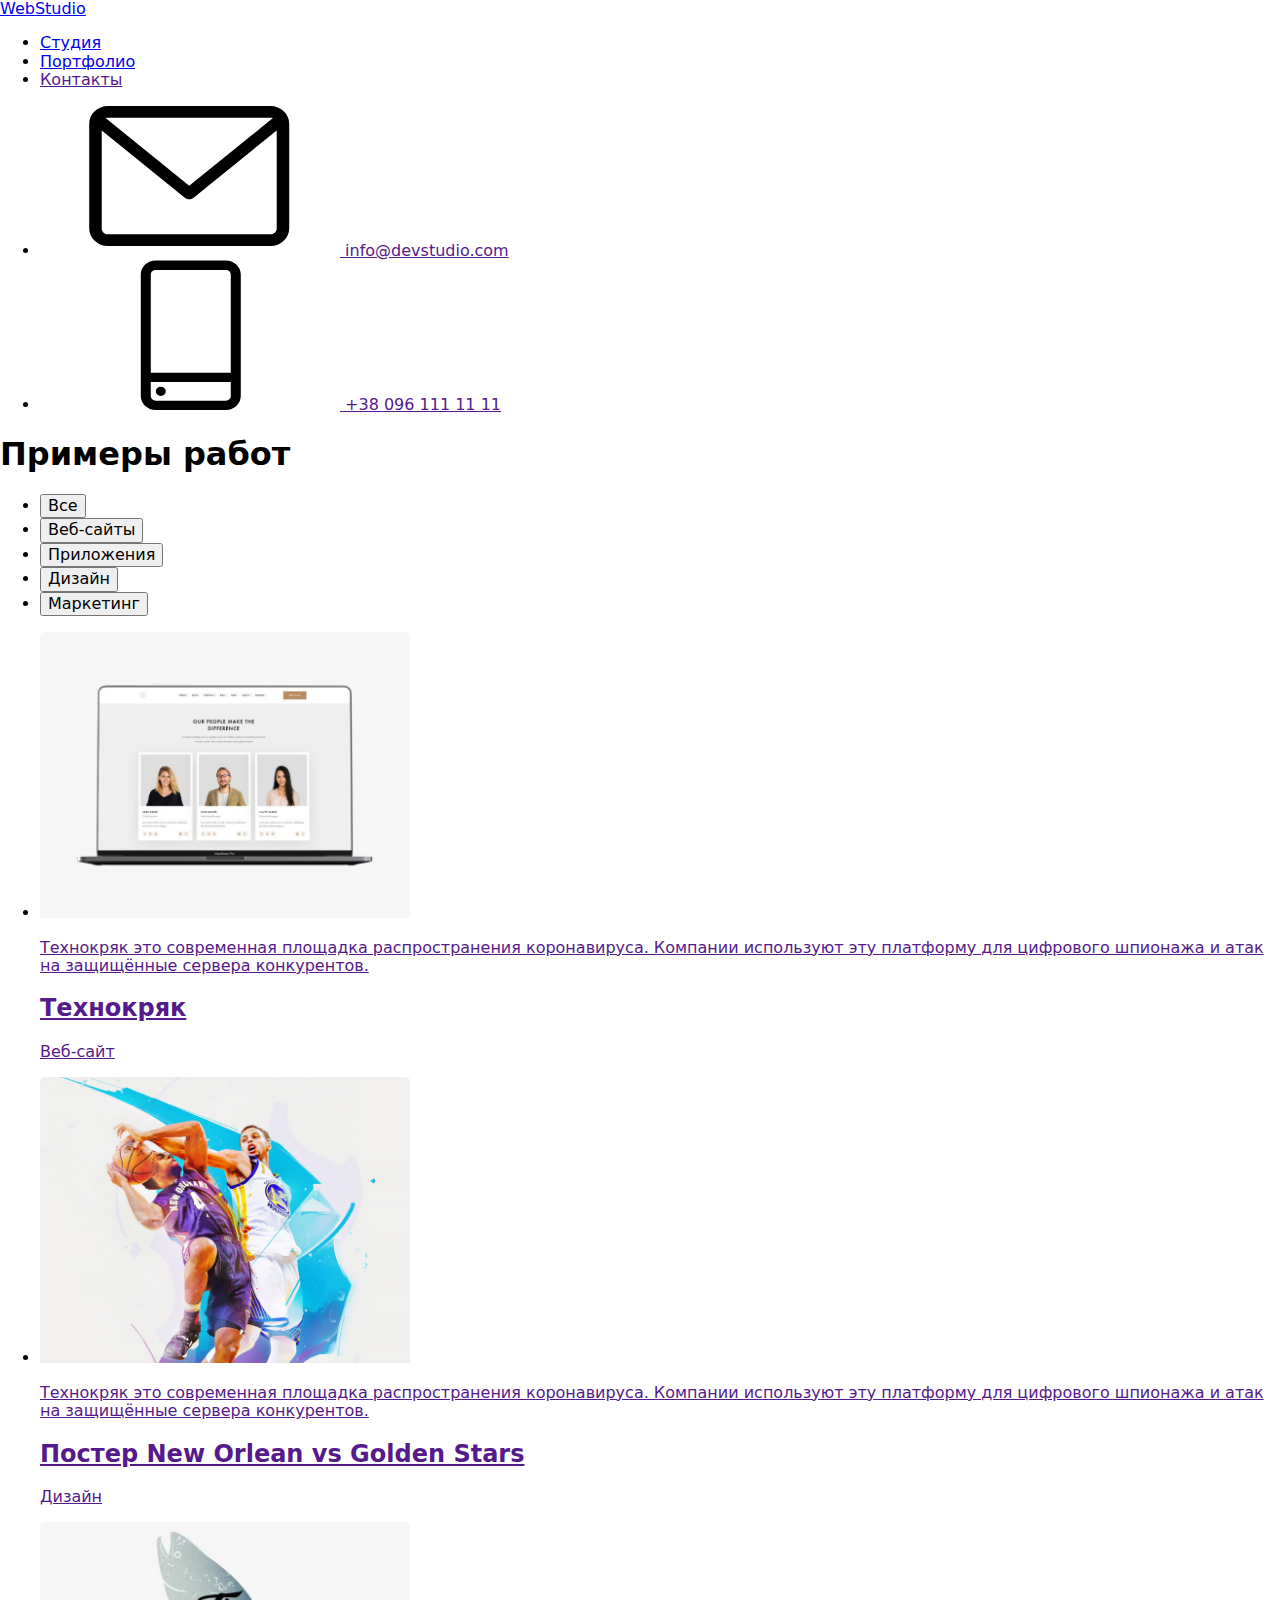
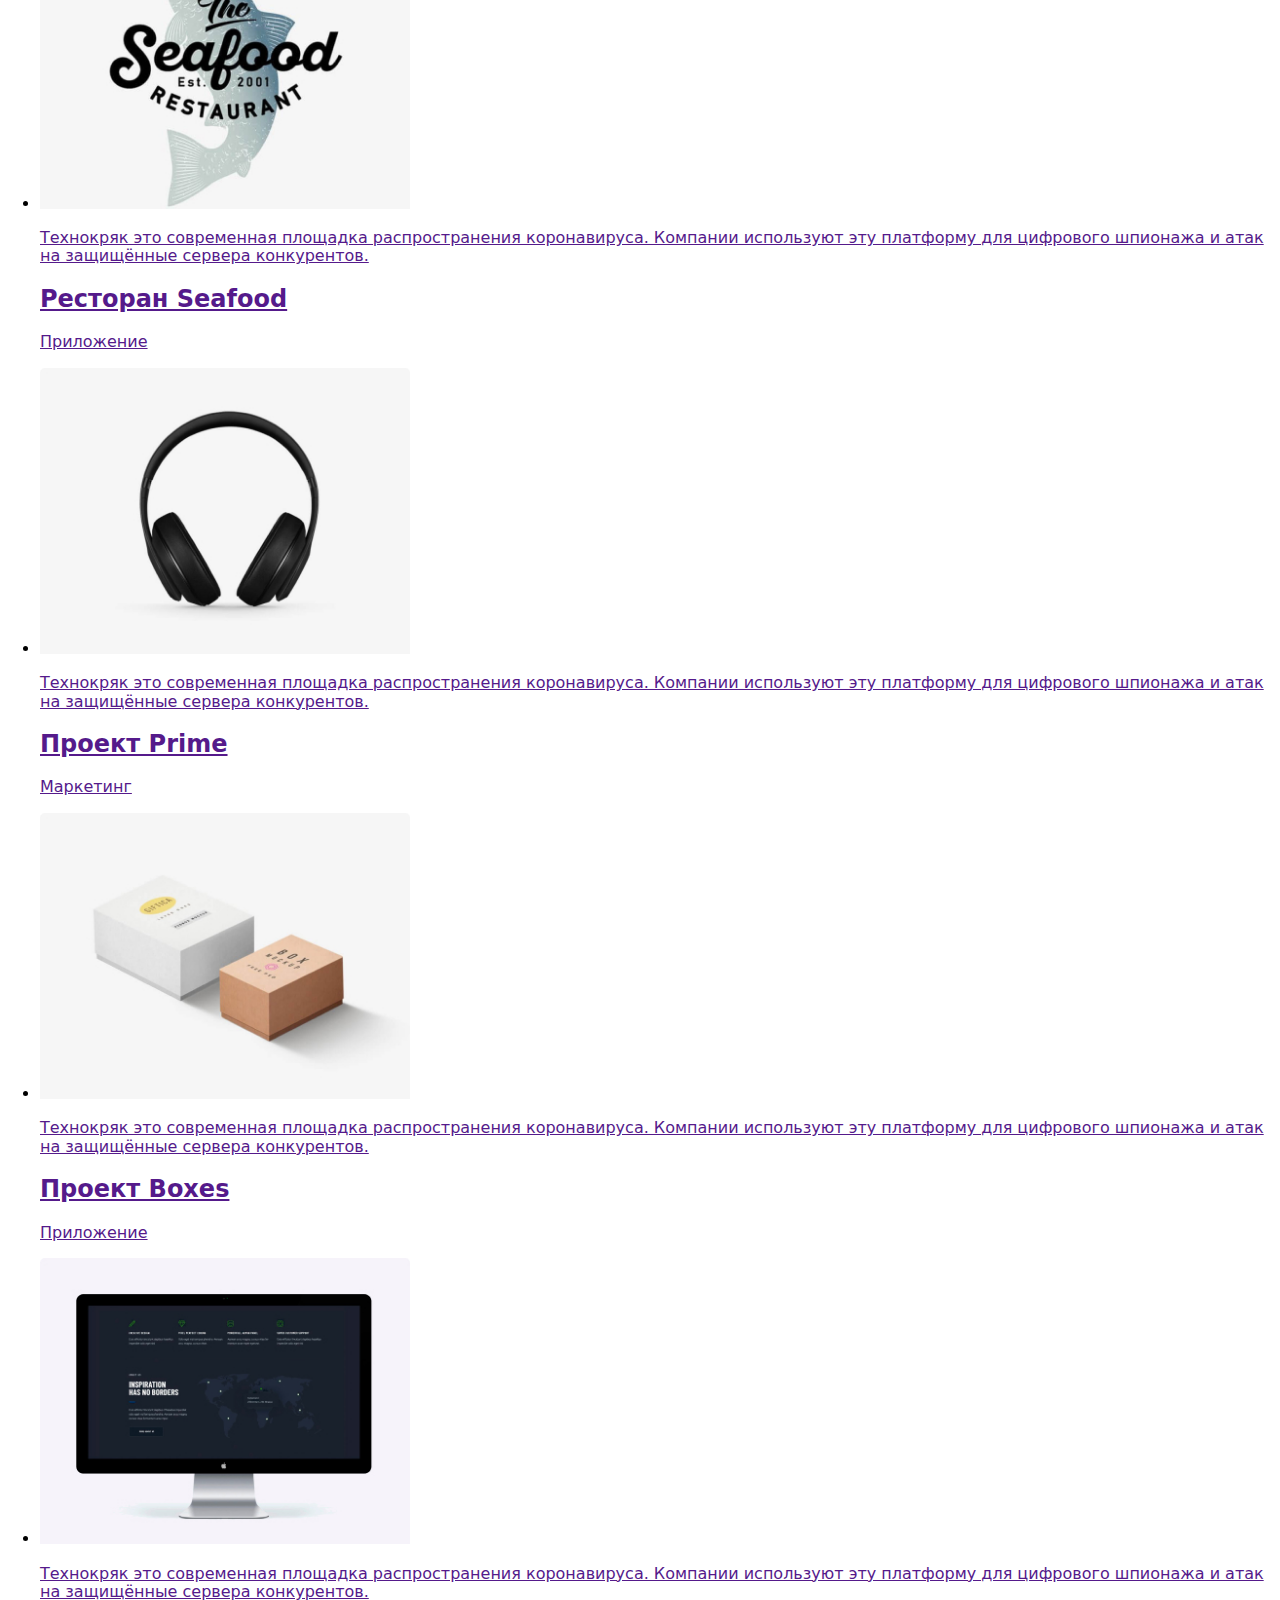
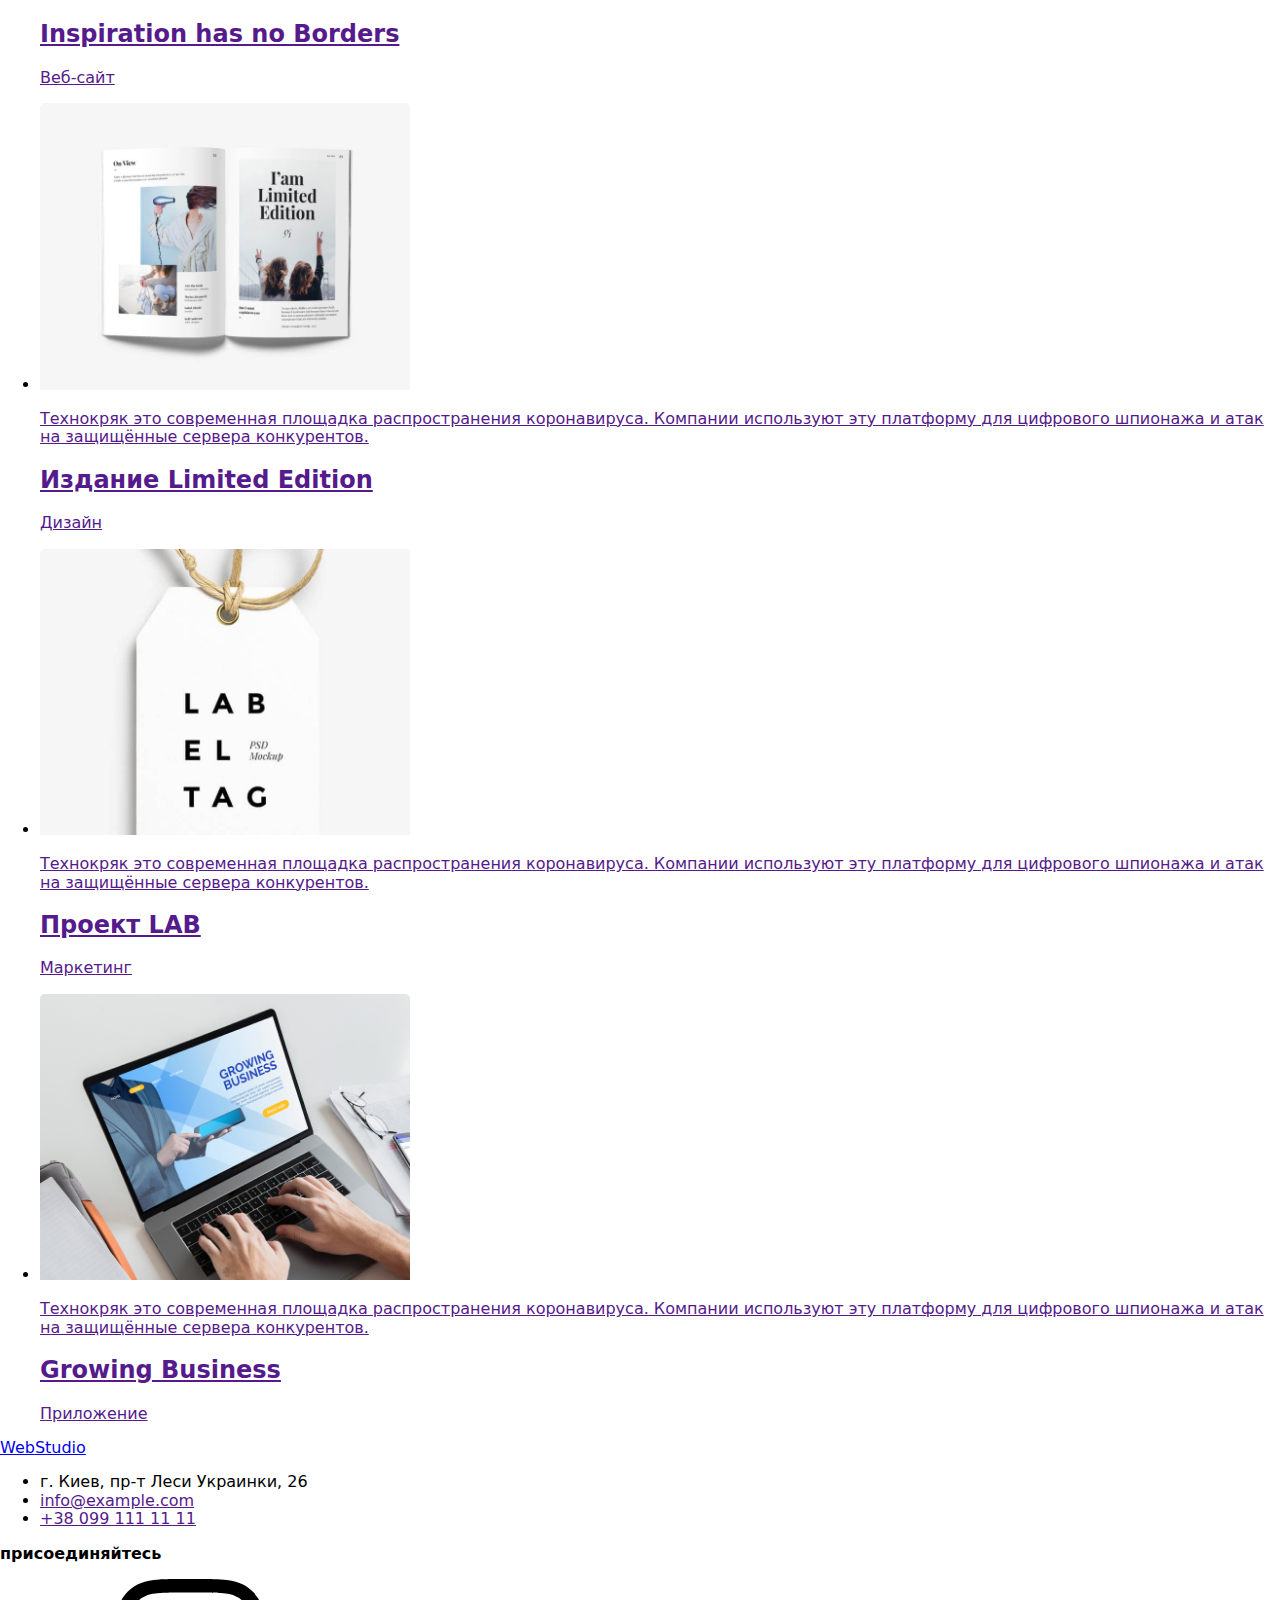
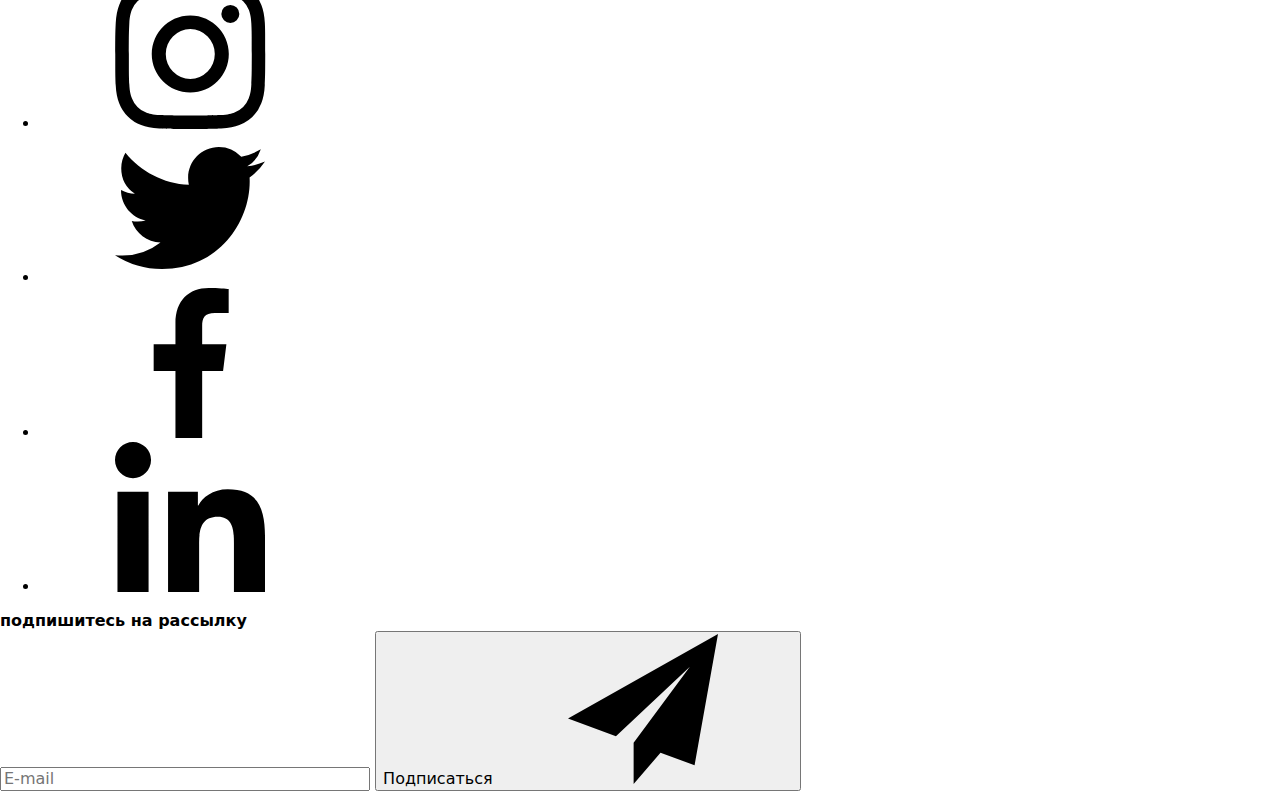
==== portfolio.html @ 0443907f "добавляет материалы" ====
<!DOCTYPE html>
<html lang="ru">
  <head>
    <meta charset="UTF-8" />
    <meta name="viewport" content="width=device-width, initial-scale=1.0" />
    <title>Портфолио</title>
    <link
      href="https://fonts.googleapis.com/css2?family=Raleway:wght@400;700&family=Roboto:wght@400;500;700&display=swap"
      rel="stylesheet"
    />
    <link
      rel="stylesheet"
      href="https://cdnjs.cloudflare.com/ajax/libs/modern-normalize/0.6.0/modern-normalize.min.css"
    />
    <link rel="stylesheet" href="./css/headerfooter.css" />
    <link rel="stylesheet" href="./css/portfolio.css" />
  </head>
  <body>
    <!-- Шапка сайта -->
    <header class="site-header container">
      <div class="nav-container">
        <nav class="site-nav nav-container">
          <a href="./index.html" class="logo link">
            <span class="logo-one">Web</span>Studio</a
          >
          <ul class="nav-list">
            <li class="item">
              <a href="./index.html" class="nav-link">Студия</a>
            </li>
            <li class="item">
              <a href="./portfolio.html" target="_blank" class="nav-link active"
                >Портфолио</a
              >
            </li>
            <li class="item">
              <a href="" target="_blank" class="nav-link">Контакты</a>
            </li>
          </ul>
        </nav>
        <ul class="contacts nav-contacts">
          <li class="item nav-icon">
            <a href="" class="link">
              <svg class="envelope decor">
                <use href="./images/symbol-defs.svg#icon-envelope"></use>
              </svg>
              info@devstudio.com</a
            >
          </li>
          <li class="item nav-icon">
            <a href="" class="link">
              <svg class="smartphone decor">
                <use href="./images/symbol-defs.svg#icon-smartphone"></use>
              </svg>
              +38 096 111 11 11</a
            >
          </li>
        </ul>
      </div>
    </header>
    <!-- уникальный контент -->
    <main>
      <section class="section border">
        <div class="container">
          <h1 class="title visually-hidden">Примеры работ</h1>
          <ul class="button-item">
            <li class="item"><button>Все</button></li>
            <li class="item"><button>Веб-сайты</button></li>
            <li class="item"><button>Приложения</button></li>
            <li class="item"><button>Дизайн</button></li>
            <li class="item"><button>Маркетинг</button></li>
          </ul>
        </div>
      </section>
      <section class="section">
        <div class="container">
          <ul class="section-item">
            <li class="item item-shadow">
              <a href="" class="link windowhover">
                <div class="window-hover">
                  <img src="./images/технокряк.jpg" alt="" width="370" />
                  <p class="window">
                    Технокряк это современная площадка распространения
                    коронавируса. Компании используют эту платформу для
                    цифрового шпионажа и атак на защищённые сервера конкурентов.
                  </p>
                </div>
                <div class="size">
                  <h2 class="section-title">Технокряк</h2>
                  <p class="example">Веб-сайт</p>
                </div>
              </a>
            </li>
            <li class="item item-shadow">
              <a href="" class="link windowhover">
                <div class="window-hover">
                  <img src="./images/постерстарс.jpg" alt="" width="370" />
                  <p class="window">
                    Технокряк это современная площадка распространения
                    коронавируса. Компании используют эту платформу для
                    цифрового шпионажа и атак на защищённые сервера конкурентов.
                  </p>
                </div>
                <div class="size">
                  <h2 class="section-title">
                    Постер New Orlean vs Golden Stars
                  </h2>
                  <p class="example">Дизайн</p>
                </div>
              </a>
            </li>
            <li class="item item-shadow">
              <a href="" class="link windowhover">
                <div class="window-hover">
                  <img src="./images/ресторан.jpg" alt="" width="370" />
                  <p class="window">
                    Технокряк это современная площадка распространения
                    коронавируса. Компании используют эту платформу для
                    цифрового шпионажа и атак на защищённые сервера конкурентов.
                  </p>
                </div>
                <div class="size">
                  <h2 class="section-title">Ресторан Seafood</h2>
                  <p class="example">Приложение</p>
                </div>
              </a>
            </li>
            <li class="item item-shadow">
              <a href="" class="link windowhover">
                <div class="window-hover">
                  <img src="./images/проектпрайм.jpg" alt="" width="370" />
                  <p class="window">
                    Технокряк это современная площадка распространения
                    коронавируса. Компании используют эту платформу для
                    цифрового шпионажа и атак на защищённые сервера конкурентов.
                  </p>
                </div>
                <div class="size">
                  <h2 class="section-title">Проект Prime</h2>
                  <p class="example">Маркетинг</p>
                </div>
              </a>
            </li>
            <li class="item item-shadow">
              <a href="" class="link windowhover">
                <div class="window-hover">
                  <img src="./images/проектбоксес.jpg" alt="" width="370" />
                  <p class="window">
                    Технокряк это современная площадка распространения
                    коронавируса. Компании используют эту платформу для
                    цифрового шпионажа и атак на защищённые сервера конкурентов.
                  </p>
                </div>
                <div class="size">
                  <h2 class="section-title">Проект Boxes</h2>
                  <p class="example">Приложение</p>
                </div>
              </a>
            </li>
            <li class="item item-shadow">
              <a href="" class="link windowhover">
                <div class="window-hover">
                  <img src="./images/бордерс.jpg" alt="" width="370" />
                  <p class="window">
                    Технокряк это современная площадка распространения
                    коронавируса. Компании используют эту платформу для
                    цифрового шпионажа и атак на защищённые сервера конкурентов.
                  </p>
                </div>
                <div class="size">
                  <h2 class="section-title">Inspiration has no Borders</h2>
                  <p class="example">Веб-сайт</p>
                </div>
              </a>
            </li>
            <li class="item item-shadow">
              <a href="" class="link windowhover">
                <div class="window-hover">
                  <img src="./images/издание.jpg" alt="" width="370" />
                  <p class="window">
                    Технокряк это современная площадка распространения
                    коронавируса. Компании используют эту платформу для
                    цифрового шпионажа и атак на защищённые сервера конкурентов.
                  </p>
                </div>
                <div class="size">
                  <h2 class="section-title">Издание Limited Edition</h2>
                  <p class="example">Дизайн</p>
                </div>
              </a>
            </li>
            <li class="item item-shadow">
              <a href="" class="link windowhover">
                <div class="window-hover">
                  <img src="./images/проектлаб.jpg" alt="" width="370" />
                  <p class="window">
                    Технокряк это современная площадка распространения
                    коронавируса. Компании используют эту платформу для
                    цифрового шпионажа и атак на защищённые сервера конкурентов.
                  </p>
                </div>
                <div class="size">
                  <h2 class="section-title">Проект LAB</h2>
                  <p class="example">Маркетинг</p>
                </div>
              </a>
            </li>
            <li class="item item-shadow">
              <a href="" class="link windowhover">
                <div class="window-hover">
                  <img src="./images/бизнес.jpg" alt="" width="370" />
                  <p class="window">
                    Технокряк это современная площадка распространения
                    коронавируса. Компании используют эту платформу для
                    цифрового шпионажа и атак на защищённые сервера конкурентов.
                  </p>
                </div>
                <div class="size">
                  <h2 class="section-title">Growing Business</h2>
                  <p class="example">Приложение</p>
                </div>
              </a>
            </li>
          </ul>
        </div>
      </section>
    </main>
    <!-- Footer -->
    <footer>
      <div class="footer-conteiner container">
        <div class="item-adress">
          <a href="./index.html" class="logo-footer link">
            <span class="logo-one">Web</span
            ><span class="logo-two">Studio</span></a
          >
          <ul>
            <li class="adress">г. Киев, пр-т Леси Украинки, 26</li>
            <li><a href="" class="adress-link">info@example.com</a></li>
            <li><a href="" class="adress-link">+38 099 111 11 11</a></li>
          </ul>
        </div>
        <div class="item-network">
          <b class="join">присоединяйтесь</b>
          <ul class="network">
            <li>
              <a
                href=""
                aria-label="Ссылка на Instagram"
                class="socsetfooter backgrfooter"
              >
                <svg class="socset-icon-footer">
                  <use
                    href="./images/symbol-defs.svg#icon-instagram"
                  ></use></svg
              ></a>
            </li>
            <li>
              <a
                href=""
                aria-label="Ссылка на Twitter"
                class="socsetfooter backgrfooter"
              >
                <svg class="socset-icon-footer">
                  <use href="./images/symbol-defs.svg#icon-twitter"></use></svg
              ></a>
            </li>
            <li>
              <a
                href=""
                aria-label="Ссылка на Facebook"
                class="socsetfooter backgrfooter"
              >
                <svg class="socset-icon-footer">
                  <use href="./images/symbol-defs.svg#icon-facebook"></use></svg
              ></a>
            </li>
            <li>
              <a
                href=""
                aria-label="Ссылка на LinkedIn"
                class="socsetfooter backgrfooter"
              >
                <svg class="socset-icon-footer">
                  <use
                    href="./images/symbol-defs.svg#icon-linkedingrey"
                  ></use></svg
              ></a>
            </li>
          </ul>
        </div>
        <div class="item-input">
          <b class="join">подпишитесь на рассылку</b>
          <div class="inputbutton">
            <input type="text" placeholder="E-mail" size="40" class="input" />
            <button type="submit" class="button">
              Подписаться<span
                ><svg class="icon-button">
                  <use href="./images/symbol-defs.svg#icon-plain"></use></svg
              ></span>
            </button>
          </div>
        </div>
      </div>
    </footer>
  </body>
</html>
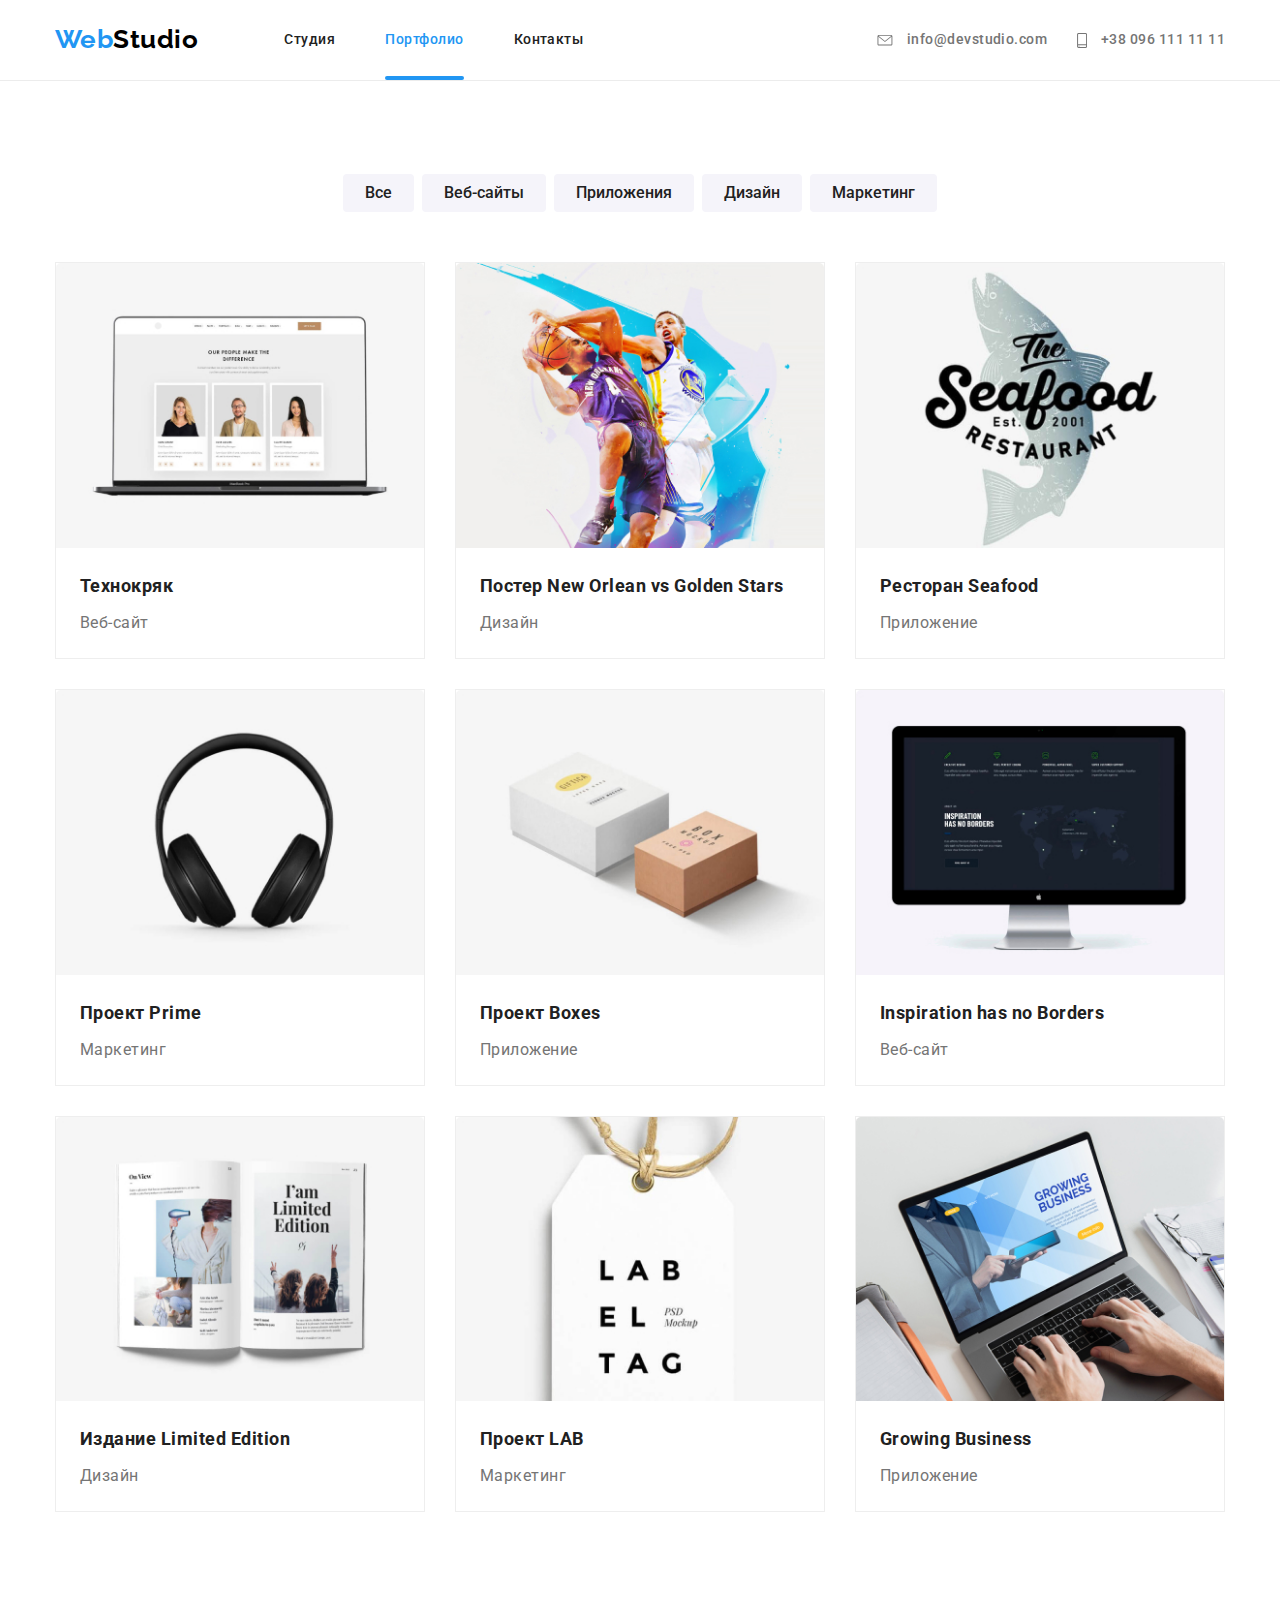
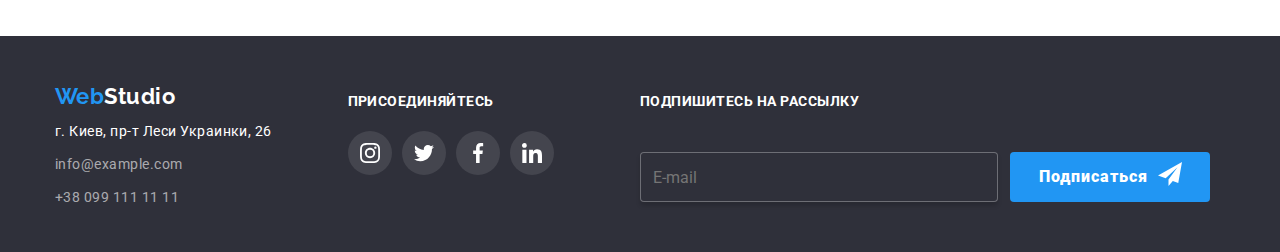
==== commit 66b096dc: "добавляет стили портфолио в scss" ====
--- a/portfolio.html
+++ b/portfolio.html
@@ -12,8 +12,8 @@
       rel="stylesheet"
       href="https://cdnjs.cloudflare.com/ajax/libs/modern-normalize/0.6.0/modern-normalize.min.css"
     />
-    <link rel="stylesheet" href="./css/headerfooter.css" />
-    <link rel="stylesheet" href="./css/portfolio.css" />
+
+    <link rel="stylesheet" href="./css/portfolio.min.css" />
   </head>
   <body>
     <!-- Шапка сайта -->
--- a/css/portfolio.min.css
+++ b/css/portfolio.min.css
@@ -0,0 +1,2 @@
+.container{margin-left:auto;margin-right:auto;width:1200px;padding-left:15px;padding-right:15px}.visually-hidden{position:absolute;width:1px;height:1px;margin:-1px;border:0px;padding:0px;clip:rect(0 0 0 0);overflow:hidden}.link{color:#000000;text-decoration:none}.link:hover,.link:focus{color:#2196f3}body{background-color:#fff;color:#757575;font-family:Roboto, sans-serif;letter-spacing:0.03em}ul{list-style:none;margin:0px;padding:0px}h2,h3{color:#212121}footer{background:#2f303a;margin-left:auto;margin-right:auto}button{font-family:inherit}img{display:block;max-width:100%;height:auto}.site-nav{position:relative;font-size:14px;line-height:1.14;color:#212121;font-weight:500}.active::after{content:"";position:absolute;width:100%;height:4px;left:0;bottom:0;background-color:#2196f3;border-radius:2px}.nav-container{display:-webkit-box;display:-ms-flexbox;display:flex}.nav-list{display:-webkit-box;display:-ms-flexbox;display:flex}.nav-list .item{margin-right:50px}.nav-list .item:last-child{margin-right:0px}.nav-contacts{display:-webkit-box;display:-ms-flexbox;display:flex;margin-left:auto}.nav-contacts .item{display:-webkit-box;display:-ms-flexbox;display:flex;margin-right:30px}.nav-contacts .item:last-child{margin-right:0px;text-align:center}.nav-link{text-decoration:none;color:#212121;display:block;padding-top:32px;padding-bottom:32px;-webkit-transition:color 250ms cubic-bezier(0.4, 0, 0.2, 1);transition:color 250ms cubic-bezier(0.4, 0, 0.2, 1)}.nav-link.active{color:#2196f3}.nav-link:hover{color:#2196f3}.adress{color:#fff;font-size:14px;line-height:1.71;padding-top:10px}.adress-link{color:rgba(255,255,255,0.6);text-decoration:none;font-size:14px;line-height:1.71;display:inline-block;padding-top:9px;-webkit-transition:color 250ms cubic-bezier(0.4, 0, 0.2, 1);transition:color 250ms cubic-bezier(0.4, 0, 0.2, 1)}.adress-link:hover,.adress-link:focus{color:#2196f3}.contacts .link{color:#757575;text-decoration:none;font-size:14px;line-height:1.14;font-weight:500;display:block;padding-top:32px;padding-bottom:32px;-webkit-transition:color 250ms cubic-bezier(0.4, 0, 0.2, 1);transition:color 250ms cubic-bezier(0.4, 0, 0.2, 1)}.contacts .link:hover,.contacts .link:focus{color:#2196f3}.envelope{width:16px;height:11.2px}.nav-icon:hover .link .envelope,.nav-icon:focus .link .envelope{fill:#2196f3}.smartphone{width:10px;height:15px}.nav-icon:hover .link .smartphone,.nav-icon:focus .link .smartphone{fill:#2196f3}.decor{margin-right:10px;fill:#757575;vertical-align:middle}.join{color:#fff;font-size:14px;line-height:1.14;text-transform:uppercase;display:-webkit-inline-box;display:-ms-inline-flexbox;display:inline-flex;padding-top:58px;padding-bottom:21px}.network{display:-webkit-box;display:-ms-flexbox;display:flex;text-decoration:none}.backgrfooter{display:-webkit-box;display:-ms-flexbox;display:flex;-webkit-box-pack:center;-ms-flex-pack:center;justify-content:center;-webkit-box-align:center;-ms-flex-align:center;align-items:center;width:44px;height:44px;background-color:rgba(255,255,255,0.1);margin-right:10px;fill:#fff;border-radius:50%;-webkit-transition:background-color 250ms cubic-bezier(0.4, 0, 0.2, 1);transition:background-color 250ms cubic-bezier(0.4, 0, 0.2, 1)}.backgrfooter:hover{background-color:#2196f3}.socset-icon-footer{width:20px;height:20px}.button{display:-webkit-inline-box;display:-ms-inline-flexbox;display:inline-flex;color:#fff;background:#2196f3;font-weight:900;font-size:16px;line-height:1.88;text-decoration:none;letter-spacing:0.06em;border-radius:4px;border:0px;min-width:200px;height:50px;padding:10px 29px;margin-top:21px;margin-bottom:50px;margin-left:12px;outline:none}.button:hover,.button:focus{background-color:#fff;color:#2196f3;-webkit-transition:background-color 250ms cubic-bezier(0.4, 0, 0.2, 1),color 250ms cubic-bezier(0.4, 0, 0.2, 1);transition:background-color 250ms cubic-bezier(0.4, 0, 0.2, 1),color 250ms cubic-bezier(0.4, 0, 0.2, 1);outline:none}.icon-button{width:24px;height:24px;margin-left:10px;fill:#fff;background-size:contain;background-position:center}.button:hover .icon-button,.button:focus .icon-button{fill:#2196f3;-webkit-transition:fill 250ms cubic-bezier(0.4, 0, 0.2, 1);transition:fill 250ms cubic-bezier(0.4, 0, 0.2, 1)}.footer-conteiner{display:-webkit-box;display:-ms-flexbox;display:flex;-webkit-box-pack:justify;-ms-flex-pack:justify;justify-content:space-between}.item-adress{width:calc(25% - 30px)}.item-network{width:calc(25% - 30px)}.item-input{width:calc(50%)}.inputbutton{display:-webkit-inline-box;display:-ms-inline-flexbox;display:inline-flex;width:570px}.input{width:358px;height:50px;border:1px solid rgba(255,255,255,0.3);-webkit-box-sizing:border-box;box-sizing:border-box;-webkit-box-shadow:0px 4px 4px rgba(0,0,0,0.15);box-shadow:0px 4px 4px rgba(0,0,0,0.15);border-radius:4px;margin-top:21px;margin-bottom:50px;background-color:#2f303a;padding-left:12px;padding-right:12px}.logo{font-family:Raleway, sans-serif;font-size:26px;line-height:1.19;font-weight:700;display:inline-block;padding-top:24px;padding-bottom:25px;margin-right:86px}.logo-one{color:#2196f3}.logo-two{color:#fff}.logo-footer{font-family:Raleway, sans-serif;font-size:22px;line-height:1.18;font-weight:700;display:inline-block;padding-top:48px}.title{color:black;margin-top:0px;margin-bottom:0px}.section-title{font-size:18px;line-height:2;font-weight:700;margin-top:20px;margin-bottom:0px}.item{position:relative}.border{border-top:1px solid #ececec}button{color:#212121;background:#f5f4fa;font-weight:500;font-size:16px;line-height:1.63;border-radius:4px;min-width:29px;text-align:center;padding:6px 22px;border:0px;margin-top:93px;margin-bottom:50px;-webkit-transition:background-color 250ms cubic-bezier(0.4, 0, 0.2, 1),color 250ms cubic-bezier(0.4, 0, 0.2, 1);transition:background-color 250ms cubic-bezier(0.4, 0, 0.2, 1),color 250ms cubic-bezier(0.4, 0, 0.2, 1)}button:hover,button:focus{color:#fff;background:#2196f3;-webkit-box-shadow:0px 2px 2px rgba(0,0,0,0.12),0px 1px 2px rgba(0,0,0,0.08),0px 3px 1px rgba(0,0,0,0.1);box-shadow:0px 2px 2px rgba(0,0,0,0.12),0px 1px 2px rgba(0,0,0,0.08),0px 3px 1px rgba(0,0,0,0.1)}.button-item{display:-webkit-box;display:-ms-flexbox;display:flex;-webkit-box-pack:center;-ms-flex-pack:center;justify-content:center}.button-item .item+.item{margin-left:8px}.item-shadow:hover{-webkit-box-shadow:1px 4px 6px rgba(0,0,0,0.16),0px 4px 4px rgba(0,0,0,0.06),0px 1px 1px rgba(0,0,0,0.12);box-shadow:1px 4px 6px rgba(0,0,0,0.16),0px 4px 4px rgba(0,0,0,0.06),0px 1px 1px rgba(0,0,0,0.12)}.item-shadow{width:calc((100% - 30px * 2) / 3);border:1px solid #eeeeee}.section-item{display:-webkit-box;display:-ms-flexbox;display:flex;-ms-flex-wrap:wrap;flex-wrap:wrap;margin-bottom:94px}.section-item .item{margin-right:30px;margin-bottom:30px}.section-item .item:nth-child(3n){margin-right:0px}.example{color:#757575;font-size:16px;line-height:1.88;margin-top:4px;margin-bottom:0px}.size{padding:20px 24px;padding-top:0px}.window{position:absolute;color:#fff;background:rgba(33,150,243,0.9);font-size:18px;line-height:1.56;margin-top:0px;margin-bottom:0px;opacity:0;-webkit-transform:translateY(100%);transform:translateY(100%);-webkit-transition:opacity 250ms cubic-bezier(0.4, 0, 0.2, 1),-webkit-transform 250ms cubic-bezier(0.4, 0, 0.2, 1);transition:opacity 250ms cubic-bezier(0.4, 0, 0.2, 1),-webkit-transform 250ms cubic-bezier(0.4, 0, 0.2, 1);transition:transform 250ms cubic-bezier(0.4, 0, 0.2, 1),opacity 250ms cubic-bezier(0.4, 0, 0.2, 1);transition:transform 250ms cubic-bezier(0.4, 0, 0.2, 1),opacity 250ms cubic-bezier(0.4, 0, 0.2, 1),-webkit-transform 250ms cubic-bezier(0.4, 0, 0.2, 1);-webkit-transition-duration:600ms;transition-duration:600ms;top:0px;right:0px;padding:63px 24px}.window-hover{position:relative;overflow:hidden}.windowhover:hover .window{opacity:1;-webkit-transform:translateY(0%);transform:translateY(0%)}
+/*# sourceMappingURL=portfolio.min.css.map */